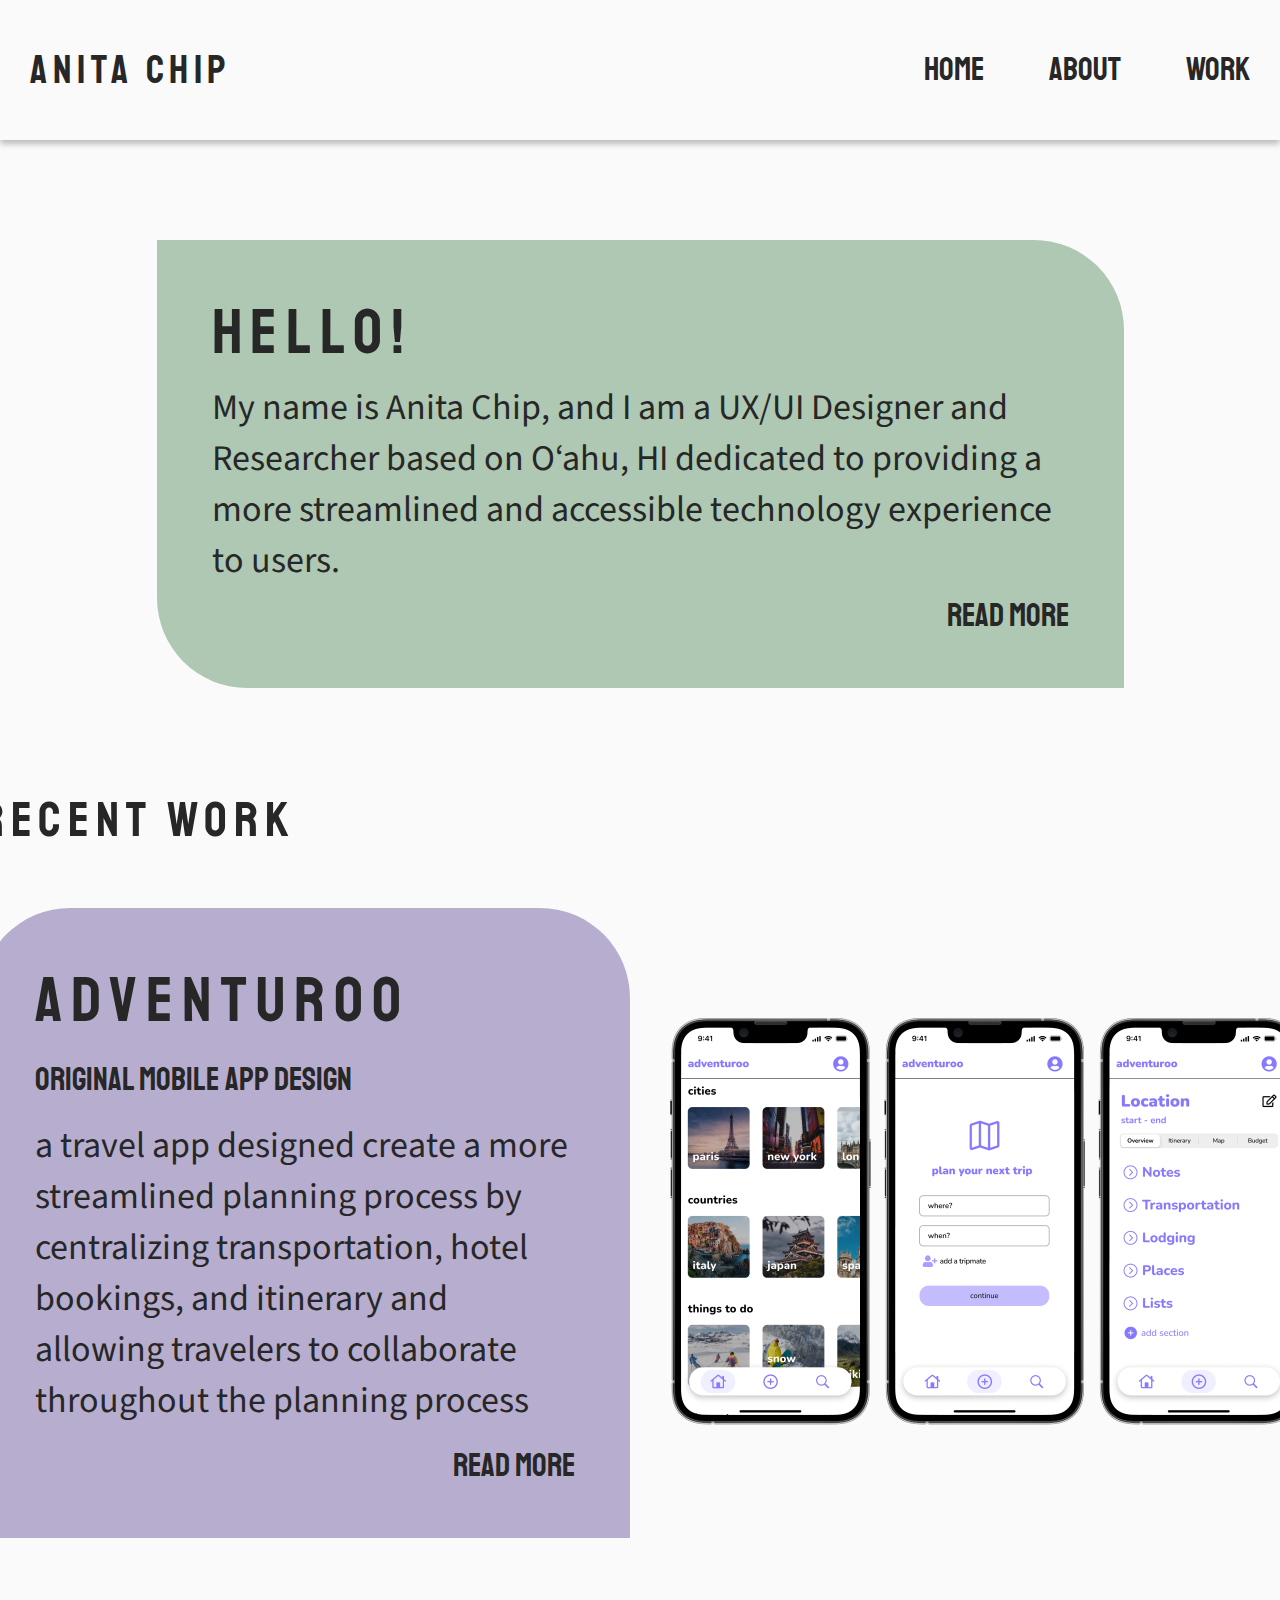
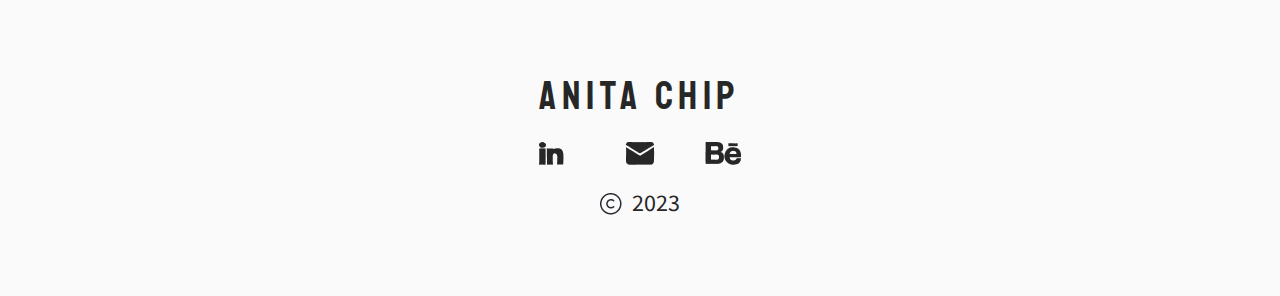
==== about.html @ 5b54f29e "Update about.html" ====
<!DOCTYPE html>
<html>
 <head>
     <title>Anita Chip Portfolio</title>
     <link href="css/style.css" rel="stylesheet" type="text/css">
     <!-- Google Fonts -->
     <link rel="preconnect" href="https://fonts.googleapis.com">
    <link rel="preconnect" href="https://fonts.gstatic.com" crossorigin>
    <link href="https://fonts.googleapis.com/css2?family=Source+Sans+3:ital,wght@0,200;0,300;0,400;0,500;0,600;0,700;0,800;0,900;1,200;1,300;1,400;1,500;1,600;1,700;1,800;1,900&family=Staatliches&display=swap" rel="stylesheet">
 </head>
<body>

<!-- Nav Bar -->
<header>
    <nav class="navigation">
      <div>  
        <a href="index.html"><h3 class="color-black">Anita Chip</h3></a>
      </div>
      <ul>
        <li><a href="index.html"><h4 class="color-black">Home</h4></a></li>
        <li><a href="about.html"><h4 class="color-black">About</h4></a></li>
        <li><a href="work.html"><h4 class="color-black">Work</h4></a></li>
     </ul>
    </nav>
</header>

<section class="vertically-center">

<!-- Home Page Welcome -->
<section class="">
    <div class="homepage-welcome">
        <h1 class="color-black text-left">Hello!</h1>
        <p class="color-black text-left">My name is Anita Chip, and I am a UX/UI Designer and Researcher based on O‘ahu, HI dedicated to providing a more streamlined and accessible technology experience to users.</p>
        <h4 class="color-black text-right">Read More</h4>
    </div>
    </section>
    
    <!-- Recent Work Section Title -->
    <div class="section-title">
        <h2 class="color-black">Recent Work</h2>
    </div>
<!-- Adventuroo Section -->
<section class="work-subsection">
    <div class="adventuroo-card">
        <h1 class="color-black text-left margin-bottom-10">Adventuroo</h1>
        <h4 class="color-black text-left margin-bottom-10">Original Mobile App Design</h4>
        <p class="color-black text-left margin-bottom-10">a travel app designed create a more streamlined planning process by centralizing transportation, hotel bookings, and itinerary and allowing travelers to collaborate throughout the planning process</p>
        <h4 class="color-black text-right">Read More</h4>
    </div>

    <div class="mockup-right">
        <img src="images/mockups/adventuroo-mockups-desktop.png">
    </div>
</section>


<!-- Footer -->
<footer class="footer">
    <div class="footer-content">
    <div class="inline-block">
        <a href="index.html"><h3 class="color-black">Anita Chip</h3></a>
    </div>

    <div class="contact">
        <img src="images/icons/footer/frame/linkedin-footer-frame.png">
        <img src="images/icons/footer/frame/email-footer-frame.png">
        <img src="images/icons/footer/frame/behance-footer-frame.png">
    </div>

    <div class="copyright">
        <img src="images/icons/footer/vector/copyright-footer-vector.png">
        <h6 class="color-black">2023</h6>
    </div>
    </div>

</footer>


</body>
</html>
---- css/style.css ----
/* Desktop Typography */
h1 {
   /* desktop/H1 - Staatliches - 64px */
    font-family: 'Staatliches', sans-serif;
    font-size: 64px;
    font-style: normal;
    font-weight: 400;
    line-height: normal;
    letter-spacing: 8.96px;
}

h2{
   /* desktop/H2 - Staatliches - 50px */
    font-family: 'Staatliches', sans-serif;
    font-size: 50px;
    font-style: normal;
    font-weight: 400;
    line-height: normal;
    letter-spacing: 7px;
}

h3{
    /* desktop/H3 - Staatliches - 40px */
    font-family: 'Staatliches', sans-serif;
    font-size: 40px;
    font-style: normal;
    font-weight: 400;
    line-height: normal;
    letter-spacing: 5.6px;
}

h4{
    /* desktop/H4 - Staatliches - 32px */
    font-family: 'Staatliches', sans-serif;
    font-size: 32px;
    font-style: normal;
    font-weight: 400;
    line-height: normal;
}

h5{
    /* desktop/H5 - Source Sans 3 Semibold - 32px */
    font-family: 'Source Sans 3', sans-serif;
    font-size: 32px;
    font-style: normal;
    font-weight: 600;
    line-height: normal;
}

h6{
    /* desktop/H6 - Source Sans 3 - 24px */
    font-family: 'Source Sans 3', sans-serif;
    font-size: 24px;
    font-style: normal;
    font-weight: 400;
    line-height: normal;
}

p{
    /* desktop/p - Source Sans 3 - 36 px */
    font-family: 'Source Sans 3', sans-serif;
    font-size: 36px;
    font-style: normal;
    font-weight: 400;
    line-height: normal;
}

/* Color */
.color-white{
    color: #FAFAFA
}

.color-black{
    color: #272727
}

.color-red{
    color: #C3A0A2
}

.color-orange{
    color: #D49E89
}

.color-yellow{
    color: #E6D7B8
}

.color-green{
    color: #AEC8B3
}

.color-blue{
    color: #AEC6CF
}

.color-purple{
    color: #B7AECF
}

/* a tag Remove Underline */
a{
    text-decoration: none;
}

/* Alignment Setup */

body{
    margin: 0;
    padding: 0;
    background-color: #FAFAFA;
}

h1, h2, h3, h4, h5, h6, p{
    margin:0;
}

.margin-bottom-10{
    margin-bottom: 10px;  
}

.text-left{
    text-align: left;
}

.text-right{
    text-align: right;
}

.work-subsection{
    display: flex;
    width: 1320px;
    justify-content: space-between;
    align-items: center;   
} /* this helps align the project card and the mockup image next to it */

.section-title{
    display: flex;
    width: 1320px;
    justify-content: space-between;
    align-items: center;
    margin-bottom: 57px;
    margin-top: 100px;
} /* this helps align the section title to the left of the project cards */


.vertically-center {
    display: flex;
    flex-direction: column;
    justify-content: center;
    align-items: center;
    min-height: 100vh;
}


/* Nav */
.navigation{
    display: flex;
    height: 100px;
    padding: 20px 30px;
    justify-content: space-between;
    align-items: center;
    flex-shrink: 0;

    background: var(--muted-white, #FAFAFA);
    box-shadow: 0px 4px 6px 0px rgba(0, 0, 0, 0.25);
}

.navigation ul{
    list-style: none;
    display: flex;
    width: 382px;
    justify-content: flex-end;
    align-items: center;
    gap: 65px;
    flex-shrink: 0;
    align-self: stretch;
}



/* Home Page Welcome */
.homepage-welcome{
    display: flex;
    width: 857px;
    padding: 52px 55px;
    flex-direction: column;
    gap: 10px; 

    border-radius: 0px 90px;
    background: var(--light-muted-green, #AEC8B3);

    margin-top: 100px;
}

/* Adventuroo */
.adventuroo-card{
    display: flex;
    width: 540px;
    padding: 52px 55px;
    flex-direction: column;
    gap: 10px;
    flex-shrink: 0;

    border-radius: 90px 90px 0px 0px;
    background: var(--muted-purple, #B7AECF);
}

/* SnapTaskIt */
.snaptaskit-card{
    display: flex;
    width: 540px;
    padding: 52px 55px;
    flex-direction: column;
    gap: 10px;
    flex-shrink: 0;

    border-radius: 0px 90px;
    background: var(--muted-orange, #D49E89);
}

/* Evanston */
.evanston-card{
    display: flex;
    width: 540px;
    padding: 52px 55px;
    flex-direction: column;
    gap: 10px;
    flex-shrink: 0;
    
    border-radius: 0px 0px 90px 90px;
    background: var(--muted-blue, #AEC6CF);
}

/* Footer */
.footer{
    display: flex;
    height: 300px;
    padding: 0px 70px;
    justify-content: center;
    align-items: center;
    flex-shrink: 0;
    margin-top: 58px;
}

.footer-content{
    display: flex;
    height: 200px;
    flex-direction: column;
    justify-content: center;
    align-items: center;
    gap: 16px;
}

.contact{
    display: flex;
    padding: 5px 0px;
    justify-content: space-between;
    align-items: center;
    align-self: stretch;
}

.copyright{
    display: flex;
    justify-content: center;
    align-items: center;
    gap: 10px;
}
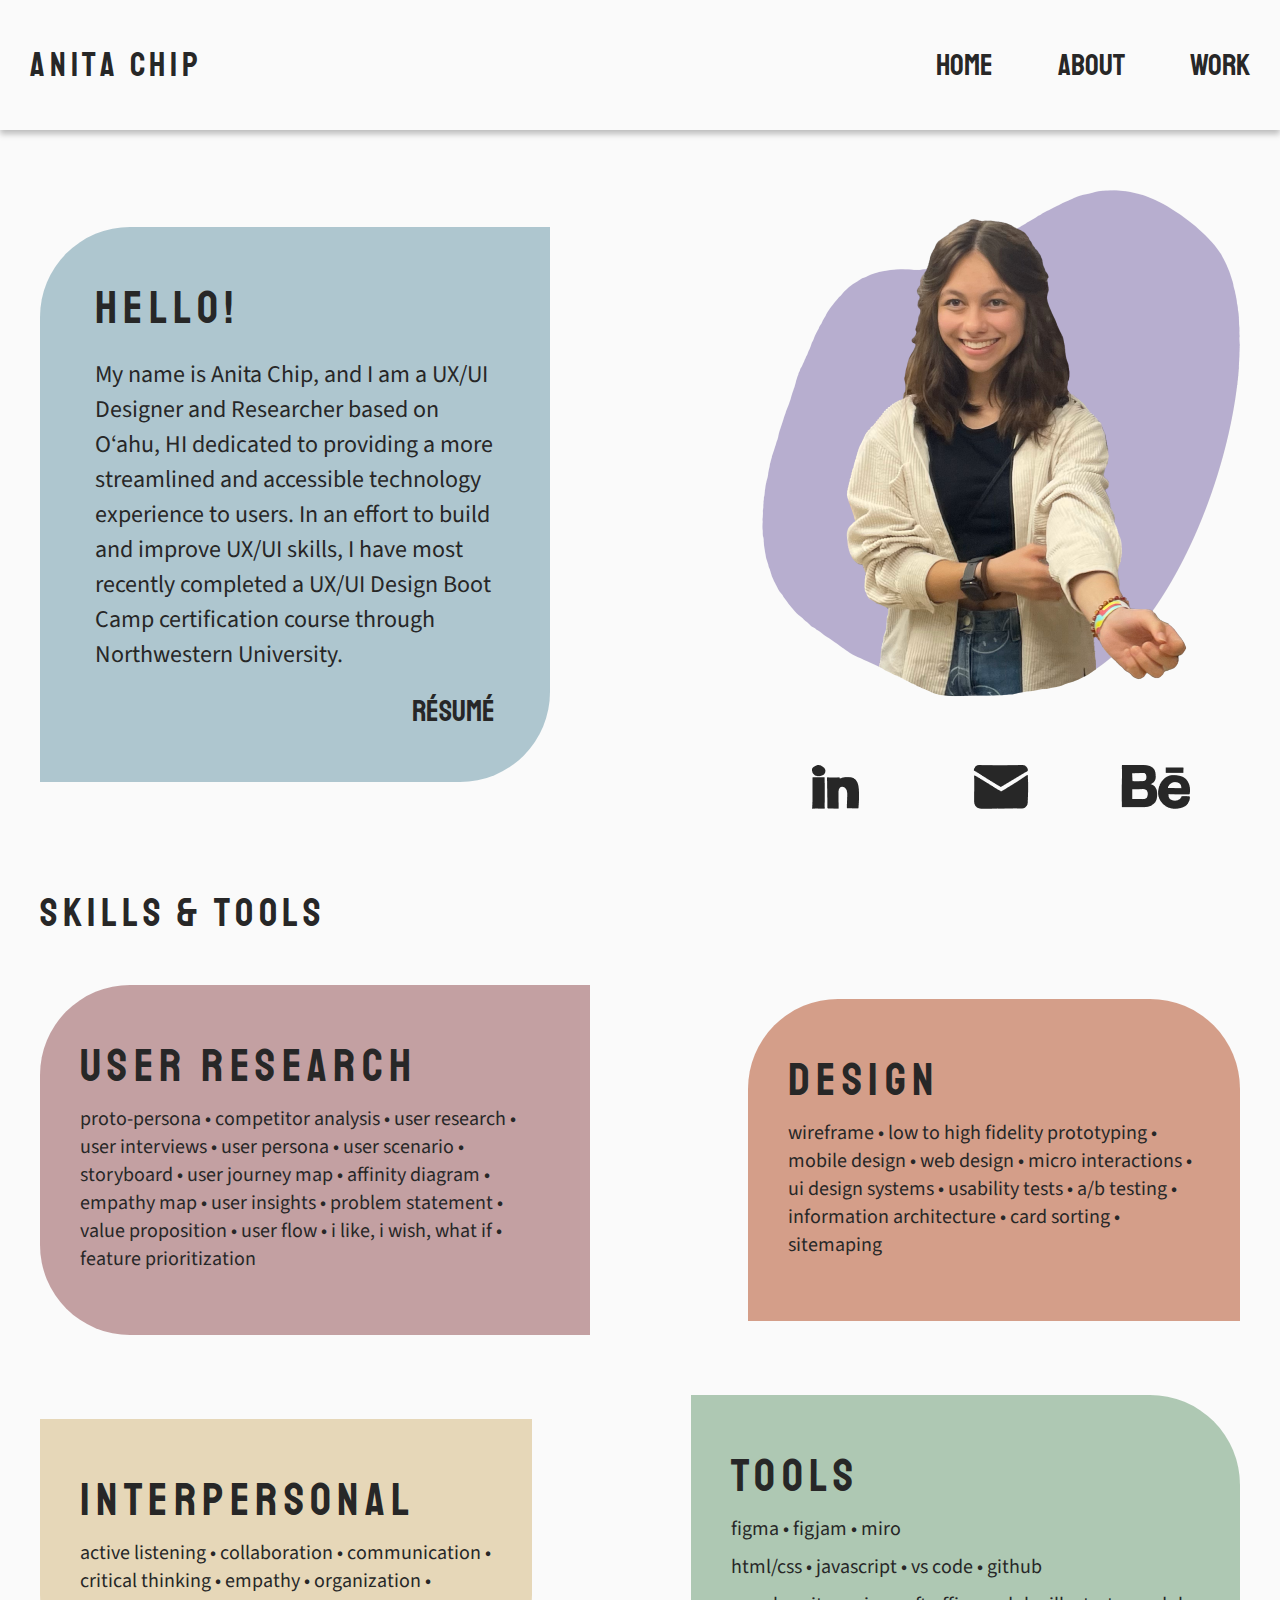
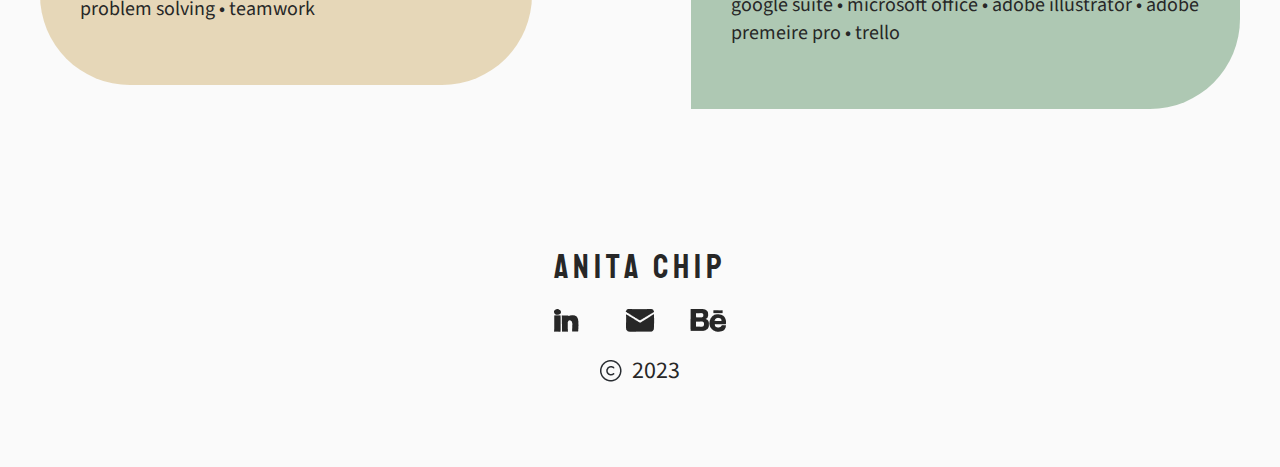
==== commit 140e8deb: "typography & about page" ====
--- a/about.html
+++ b/about.html
@@ -26,33 +26,68 @@
 
 <section class="vertically-center">
 
-<!-- Home Page Welcome -->
-<section class="">
-    <div class="homepage-welcome">
-        <h1 class="color-black text-left">Hello!</h1>
-        <p class="color-black text-left">My name is Anita Chip, and I am a UX/UI Designer and Researcher based on O‘ahu, HI dedicated to providing a more streamlined and accessible technology experience to users.</p>
-        <h4 class="color-black text-right">Read More</h4>
+<!-- About Me Welcome Section -->
+<section class="aboutMe-subsection">
+    <div class="aboutMe-card">
+        <h1 class="color-black text-left margin-bottom-10">Hello!</h1>
+        <h6 class="color-black text-left margin-bottom-10">My name is Anita Chip, and I am a UX/UI Designer and Researcher based on O‘ahu, HI dedicated to providing a more streamlined and accessible technology experience to users. In an effort to build and improve UX/UI skills, I have most recently completed a UX/UI Design Boot Camp certification course through Northwestern University.</h6>
+        <h4 class="color-black text-right">Résumé</h4>
     </div>
-    </section>
-    
-    <!-- Recent Work Section Title -->
-    <div class="section-title">
-        <h2 class="color-black">Recent Work</h2>
-    </div>
-<!-- Adventuroo Section -->
-<section class="work-subsection">
-    <div class="adventuroo-card">
-        <h1 class="color-black text-left margin-bottom-10">Adventuroo</h1>
-        <h4 class="color-black text-left margin-bottom-10">Original Mobile App Design</h4>
-        <p class="color-black text-left margin-bottom-10">a travel app designed create a more streamlined planning process by centralizing transportation, hotel bookings, and itinerary and allowing travelers to collaborate throughout the planning process</p>
-        <h4 class="color-black text-right">Read More</h4>
-    </div>
+<!-- About Me Contact/Picture Section -->
+    <div class="aboutMe-contact">
+        <!-- Portfolio Picture -->
+        <div>
+            <img src="images/portraits/portfolio-portrait-bg-resized.png">
+        </div> 
 
-    <div class="mockup-right">
-        <img src="images/mockups/adventuroo-mockups-desktop.png">
+        <!-- Social Media Images -->
+        <div class="socialMedia-section">
+            <img src="images/icons/large/frame/linkedin-large-frame.png">
+            <img src="images/icons/large/frame/email-large-frame.png">
+            <img src="images/icons/large/frame/behance-large-frame.png">
+        </div>
     </div>
 </section>
 
+<!-- Skills & Tools Section Title -->
+    <div class="skills-title">
+        <h2 class="color-black">Skills & Tools</h2>
+    </div>
+
+<!-- User Research & Design Section -->
+<section class="skills-subsection">
+    <div class="researchDesign-margin">
+    <div class="userResearch-card">
+        <h1 class="color-black text-left margin-bottom-10">User Research</h1>
+        <p class="color-black text-left margin-bottom-10">proto-persona • competitor analysis • user research • user interviews • user persona • user scenario • storyboard • user journey map • affinity diagram • empathy map • user insights • problem statement • value proposition • user flow • i like, i wish, what if • feature prioritization</p>
+    </div>
+    </div>
+
+    <div class="researchDesign-margin">
+    <div class="design-card">
+        <h1 class="color-black text-left margin-bottom-10">Design</h1>
+        <p class="color-black text-left margin-bottom-10">wireframe • low to high fidelity prototyping • mobile design • web design • micro interactions • ui design systems • usability tests • a/b testing • information architecture • card sorting • sitemaping</p>
+    </div>
+    </div>
+</section>
+
+<!-- Interpersonal & Tools Section -->
+<section class="skills-subsection" class="researchDesign-margin">
+    <div class="interpersonal-card">
+        <h1 class="color-black text-left margin-bottom-10">Interpersonal</h1>
+        <p class="color-black text-left margin-bottom-10">active listening • collaboration • communication • critical thinking • empathy • organization • problem solving • teamwork</p>
+    </div>
+
+    <div class="tools-card">
+        <h1 class="color-black text-left margin-bottom-10">Tools</h1>
+        <div>
+            <p class="color-black text-left margin-bottom-10">figma • figjam • miro</p>
+            <p class="color-black text-left margin-bottom-10">html/css • javascript • vs code • github</p>
+            <p class="color-black text-left margin-bottom-10">google suite • microsoft office • adobe illustrator • adobe premeire pro • trello</p>
+        </div>
+        
+    </div>
+</section>
 
 <!-- Footer -->
 <footer class="footer">
--- a/css/style.css
+++ b/css/style.css
@@ -1,47 +1,52 @@
 /* Desktop Typography */
 h1 {
-   /* desktop/H1 - Staatliches - 64px */
-    font-family: 'Staatliches', sans-serif;
-    font-size: 64px;
-    font-style: normal;
-    font-weight: 400;
-    line-height: normal;
-    letter-spacing: 8.96px;
+   /* desktop/H1 - Staatliches - 46px */
+   color: #000;
+   font-family: Staatliches;
+   font-size: 46px;
+   font-style: normal;
+   font-weight: 400;
+   line-height: normal;
+   letter-spacing: 6.44px;
 }
 
 h2{
-   /* desktop/H2 - Staatliches - 50px */
-    font-family: 'Staatliches', sans-serif;
-    font-size: 50px;
-    font-style: normal;
-    font-weight: 400;
-    line-height: normal;
-    letter-spacing: 7px;
+   /* desktop/H2 - Staatliches - 40px */
+    color: #000;
+    font-family: Staatliches;
+    font-size: 40px;
+    font-style: normal;
+    font-weight: 400;
+    line-height: normal;
+    letter-spacing: 5.6px;
 }
 
 h3{
-    /* desktop/H3 - Staatliches - 40px */
-    font-family: 'Staatliches', sans-serif;
-    font-size: 40px;
-    font-style: normal;
-    font-weight: 400;
-    line-height: normal;
-    letter-spacing: 5.6px;
+    /* desktop/H3 - Staatliches - 34px */
+    color: #000;
+    font-family: Staatliches;
+    font-size: 34px;
+    font-style: normal;
+    font-weight: 400;
+    line-height: normal;
+    letter-spacing: 4.76px;
 }
 
 h4{
-    /* desktop/H4 - Staatliches - 32px */
-    font-family: 'Staatliches', sans-serif;
-    font-size: 32px;
+    /* desktop/H4 - Staatliches - 30px */
+    color: #000;
+    font-family: Staatliches;
+    font-size: 30px;
     font-style: normal;
     font-weight: 400;
     line-height: normal;
 }
 
 h5{
-    /* desktop/H5 - Source Sans 3 Semibold - 32px */
-    font-family: 'Source Sans 3', sans-serif;
-    font-size: 32px;
+    /* desktop/H5 - Source Sans 3 Semibold - 28px */
+    color: #000;
+    font-family: "Source Sans 3";
+    font-size: 28px;
     font-style: normal;
     font-weight: 600;
     line-height: normal;
@@ -57,9 +62,10 @@
 }
 
 p{
-    /* desktop/p - Source Sans 3 - 36 px */
-    font-family: 'Source Sans 3', sans-serif;
-    font-size: 36px;
+    /* desktop/p - Source Sans 3 - 20 px */
+    color: #000;
+    font-family: "Source Sans 3";
+    font-size: 20px;
     font-style: normal;
     font-weight: 400;
     line-height: normal;
@@ -132,6 +138,8 @@
     width: 1320px;
     justify-content: space-between;
     align-items: center;   
+
+    margin-bottom: 75px
 } /* this helps align the project card and the mockup image next to it */
 
 .section-title{
@@ -139,8 +147,8 @@
     width: 1320px;
     justify-content: space-between;
     align-items: center;
-    margin-bottom: 57px;
-    margin-top: 100px;
+    margin-bottom: 47px;
+    margin-top: 70px;
 } /* this helps align the section title to the left of the project cards */
 
 
@@ -156,7 +164,7 @@
 /* Nav */
 .navigation{
     display: flex;
-    height: 100px;
+    height: 90px;
     padding: 20px 30px;
     justify-content: space-between;
     align-items: center;
@@ -182,7 +190,7 @@
 /* Home Page Welcome */
 .homepage-welcome{
     display: flex;
-    width: 857px;
+    width: 550px;
     padding: 52px 55px;
     flex-direction: column;
     gap: 10px; 
@@ -190,13 +198,13 @@
     border-radius: 0px 90px;
     background: var(--light-muted-green, #AEC8B3);
 
-    margin-top: 100px;
+    margin-top: 70px;
 }
 
 /* Adventuroo */
 .adventuroo-card{
     display: flex;
-    width: 540px;
+    width: 440px;
     padding: 52px 55px;
     flex-direction: column;
     gap: 10px;
@@ -209,7 +217,7 @@
 /* SnapTaskIt */
 .snaptaskit-card{
     display: flex;
-    width: 540px;
+    width: 440px;
     padding: 52px 55px;
     flex-direction: column;
     gap: 10px;
@@ -222,7 +230,7 @@
 /* Evanston */
 .evanston-card{
     display: flex;
-    width: 540px;
+    width: 440px;
     padding: 52px 55px;
     flex-direction: column;
     gap: 10px;
@@ -232,6 +240,110 @@
     background: var(--muted-blue, #AEC6CF);
 }
 
+/* About Me */
+/* Hello! About me */
+.aboutMe-card{
+    display: flex;
+    width: 400px;
+    padding: 52px 55px;
+    flex-direction: column;
+    gap: 10px;
+    flex-shrink: 0;
+
+    border-radius: 90px 0px;
+    background: var(--muted-blue, #AEC6CF);
+}
+
+/* About Me Contact */
+.aboutMe-contact{
+    display: flex;
+    flex-direction: column;
+    align-items: center;
+    gap: 53px;
+}
+
+.socialMedia-section{
+    display: flex;
+    width: 378.962px;
+    padding: 9.618px 0px;
+    justify-content: space-between;
+    align-items: center;
+}
+
+.aboutMe-subsection{
+    display: flex;
+    width: 1200px;
+    justify-content: space-between;
+    align-items: center;
+    margin-top: 60px;
+}
+
+/* Skills & Tools on About Page */
+
+.skills-title{
+    display: flex;
+    width: 1200px;
+    justify-content: space-between;
+    align-items: center;
+    margin-bottom: 47px;
+    margin-top: 70px;
+
+}
+
+.skills-subsection{
+    display: flex;
+    width: 1200px;
+    justify-content: space-between;
+    align-items: center;
+}
+
+.userResearch-card{
+    display: flex;
+    width: 470px;
+    padding: 52px 40px;
+    flex-direction: column;
+    flex-shrink: 0;
+
+    border-radius: 90px 0px 0px 90px;
+    background: var(--muted-red, #C3A0A2);
+}
+
+.design-card{
+    display: flex;
+    width: 412px;
+    padding: 52px 40px;
+    flex-direction: column;
+    flex-shrink: 0; 
+
+    border-radius: 90px 90px 0px 0px;
+    background: var(--muted-orange, #D49E89);
+}
+
+.researchDesign-margin{
+    margin-bottom: 60px;
+}
+
+.interpersonal-card{
+    display: flex;
+    width: 412px;
+    padding: 52px 40px;
+    flex-direction: column;
+    flex-shrink: 0;
+
+    border-radius: 0px 0px 90px 90px;
+    background: var(--muted-yellow, #E6D7B8);
+}
+
+.tools-card{
+    display: flex;
+    width: 469px;
+    padding: 52px 40px;
+    flex-direction: column;
+    flex-shrink: 0;
+
+    border-radius: 0px 90px 90px 0px;
+    background: var(--light-muted-green, #AEC8B3);
+}
 /* Footer */
 .footer{
     display: flex;
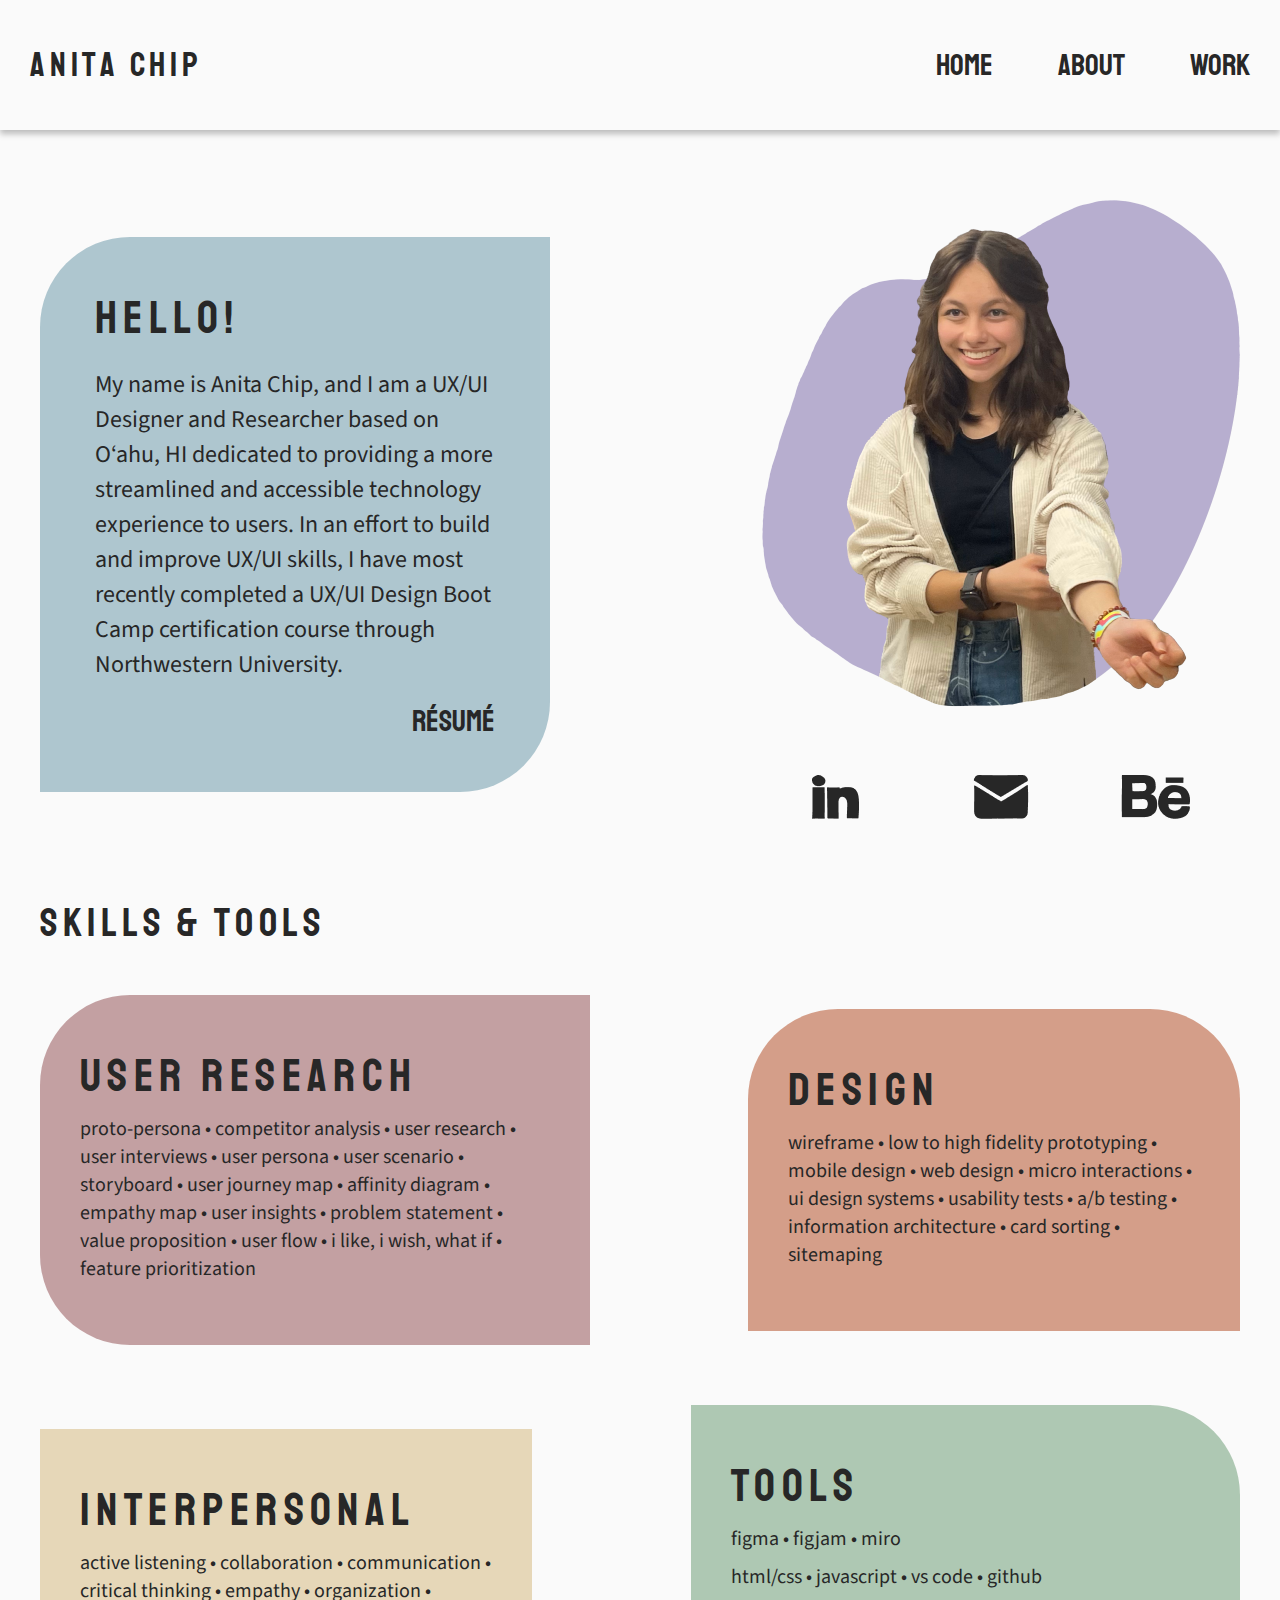
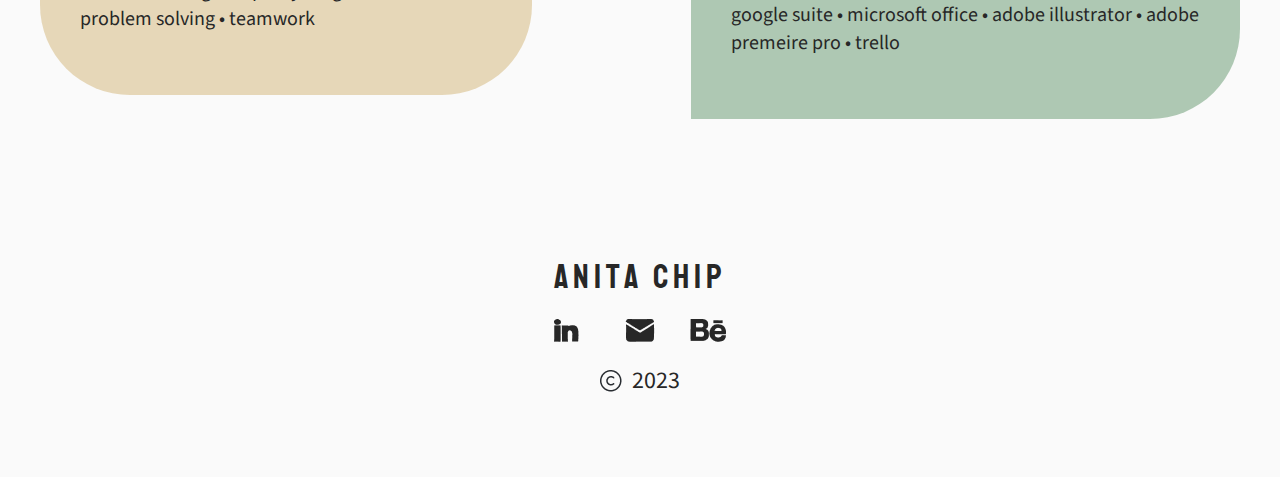
==== commit 26f3f3bf: "jquery" ====
--- a/about.html
+++ b/about.html
@@ -7,7 +7,11 @@
      <link rel="preconnect" href="https://fonts.googleapis.com">
     <link rel="preconnect" href="https://fonts.gstatic.com" crossorigin>
     <link href="https://fonts.googleapis.com/css2?family=Source+Sans+3:ital,wght@0,200;0,300;0,400;0,500;0,600;0,700;0,800;0,900;1,200;1,300;1,400;1,500;1,600;1,700;1,800;1,900&family=Staatliches&display=swap" rel="stylesheet">
- </head>
+     <!-- jQuery -->
+     <script src="https://code.jquery.com/jquery-3.6.4.min.js"></script>
+     <script src="js/index.js"></script>
+ 
+</head>
 <body>
 
 <!-- Nav Bar -->
@@ -37,14 +41,14 @@
     <div class="aboutMe-contact">
         <!-- Portfolio Picture -->
         <div>
-            <img src="images/portraits/portfolio-portrait-bg-resized.png">
+            <img class="portrait" src="images/portraits/portfolio-portrait-bg-resized.png">
         </div> 
 
         <!-- Social Media Images -->
         <div class="socialMedia-section">
-            <img src="images/icons/large/frame/linkedin-large-frame.png">
-            <img src="images/icons/large/frame/email-large-frame.png">
-            <img src="images/icons/large/frame/behance-large-frame.png">
+            <img class="linkedin-icon" src="images/icons/large/frame/linkedin-large-frame.png">
+            <img class="email-icon" src="images/icons/large/frame/email-large-frame.png">
+            <img class="behance-icon" src="images/icons/large/frame/behance-large-frame.png">
         </div>
     </div>
 </section>
@@ -112,4 +116,5 @@
 
 
 </body>
+<script src="js/index.js"></script>
 </html>--- a/css/style.css
+++ b/css/style.css
@@ -142,6 +142,11 @@
     margin-bottom: 75px
 } /* this helps align the project card and the mockup image next to it */
 
+.work-subsection:hover{
+    transform: scale(1.12);
+    transition: transform 0.2s ease;
+}
+
 .section-title{
     display: flex;
     width: 1320px;
@@ -201,6 +206,11 @@
     margin-top: 70px;
 }
 
+.homepage-welcome:hover{
+    transform: scale(1.12);
+    transition: transform 0.2s ease;
+}
+
 /* Adventuroo */
 .adventuroo-card{
     display: flex;
@@ -254,6 +264,11 @@
     background: var(--muted-blue, #AEC6CF);
 }
 
+.aboutMe-card:hover{
+    transform: scale(1.12);
+    transition: transform 0.2s ease;
+}
+
 /* About Me Contact */
 .aboutMe-contact{
     display: flex;
@@ -262,6 +277,11 @@
     gap: 53px;
 }
 
+.portrait:hover{
+    transform: scale(1.12);
+    transition: transform 0.2s ease;
+}
+
 .socialMedia-section{
     display: flex;
     width: 378.962px;
@@ -270,12 +290,27 @@
     align-items: center;
 }
 
+.linkedin-icon:hover{
+    transform: scale(1.12);
+    transition: transform 0.2s ease;
+}
+
+.email-icon:hover{
+    transform: scale(1.12);
+    transition: transform 0.2s ease;
+}
+
+.behance-icon:hover{
+    transform: scale(1.12);
+    transition: transform 0.2s ease;
+}
+
 .aboutMe-subsection{
     display: flex;
     width: 1200px;
     justify-content: space-between;
     align-items: center;
-    margin-top: 60px;
+    margin-top: 70px;
 }
 
 /* Skills & Tools on About Page */
@@ -308,6 +343,11 @@
     background: var(--muted-red, #C3A0A2);
 }
 
+.userResearch-card:hover{
+    transform: scale(1.12);
+    transition: transform 0.2s ease;
+}
+
 .design-card{
     display: flex;
     width: 412px;
@@ -319,6 +359,11 @@
     background: var(--muted-orange, #D49E89);
 }
 
+.design-card:hover{
+    transform: scale(1.12);
+    transition: transform 0.2s ease;
+}
+
 .researchDesign-margin{
     margin-bottom: 60px;
 }
@@ -334,6 +379,11 @@
     background: var(--muted-yellow, #E6D7B8);
 }
 
+.interpersonal-card:hover{
+    transform: scale(1.12);
+    transition: transform 0.2s ease;
+}
+
 .tools-card{
     display: flex;
     width: 469px;
@@ -343,6 +393,11 @@
 
     border-radius: 0px 90px 90px 0px;
     background: var(--light-muted-green, #AEC8B3);
+}
+
+.tools-card:hover{
+    transform: scale(1.12);
+    transition: transform 0.2s ease;
 }
 /* Footer */
 .footer{
